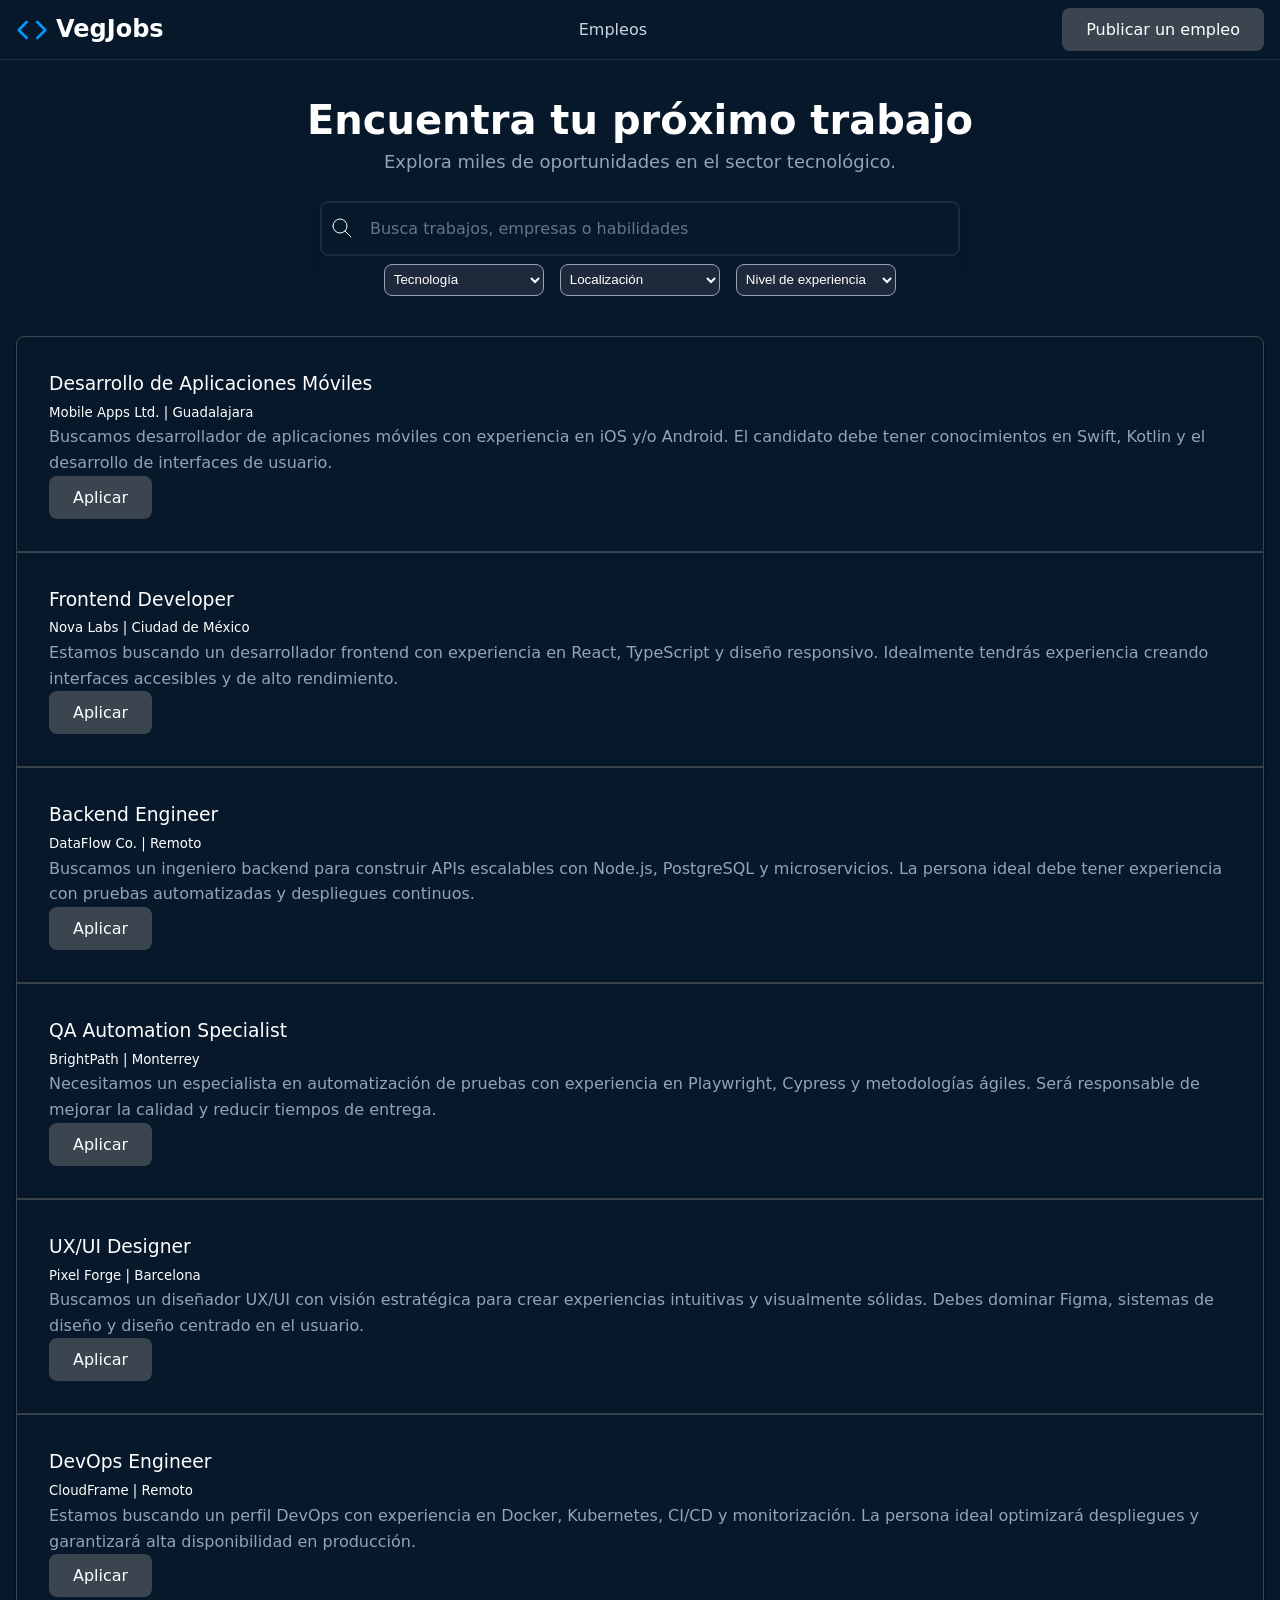
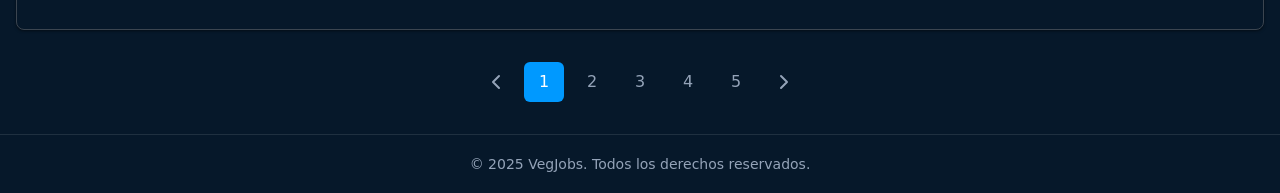
==== 00-html-css/mine/pages/empleos.html @ e4a271f1 "Creado en la carpeta 'mine' que contiene mi versión de la web con index.html, style.css y la carpeta" ====
<!DOCTYPE html>
<html lang="es">
<meta>
    <title>VegJobs - Inicio</title>

    <meta charset="UTF-8">
    <meta name="viewport" content="width=device-width, initial-scale=1.0">
    <meta name="description" content="Encuentra las mejores ofertas de trabajo para desarrolladores en DevJobs.">
    
    <link rel="stylesheet" href="../style.css">
</head>
<body>
    <header>
        <a class="logo" href="../index.html">
            <h1>
                    <svg fill="none" stroke="currentColor" stroke-linecap="round" stroke-linejoin="round" stroke-width="2"
                    viewBox="0 0 24 24" xmlns="http://www.w3.org/2000/svg">
                    <polyline points="16 18 22 12 16 6"></polyline>
                    <polyline points="8 6 2 12 8 18"></polyline>
                    </svg>
                    VegJobs
            </h1>
        </a>
        <nav>
            <a href="/00-html-css/mine/pages/empleos.html">Empleos</a>
        </nav>

        <div>
            <button>Publicar un empleo</button>
        </div>
    </header>

    <main>
        <section class="jobs-search">
            <h1>Encuentra tu próximo trabajo</h1>
            <p>Explora miles de oportunidades en el sector tecnológico.</p>

            <form role="search">
                <div class="search-bar">
                    <svg xmlns="http://www.w3.org/2000/svg" width="24" height="24" viewBox="0 0 24 24" fill="none"
                    stroke="currentColor" stroke-width="1" stroke-linecap="round" stroke-linejoin="round"
                    class="icon icon-tabler icons-tabler-outline icon-tabler-search">
                    <path stroke="none" d="M0 0h24v24H0z" fill="none" />
                    <path d="M10 10m-7 0a7 7 0 1 0 14 0a7 7 0 1 0 -14 0" />
                    <path d="M21 21l-6 -6" />
                    </svg>
                    <input requiered type="text" placeholder="Busca trabajos, empresas o habilidades">
                </div>

                <div class="search-filters">
                    <select name="technology" id="technology">
                        <option value="">Tecnología</option>
                        <option value="javascript">JavaScript</option>
                        <option value="python">Python</option>
                        <option value="react">React</option>
                        <option value="nodejs">Node.js</option>
                    </select>

                    <select name="location" id="location">
                        <option value="">Localización</option>
                        <option value="remoto">Remoto</option>
                        <option value="cdmx">Ciudad de México</option>
                        <option value="guadalajara">Guadalajara</option>
                        <option value="montrey">Monterrey</option>
                        <option value="barcelona">Barcelona</option>
                    </select>

                    <select name="experience-level" id="experience-level">
                        <option value="">Nivel de experiencia</option>
                        <option value="junior">Junior</option>
                        <option value="mid">Mid-Level</option>
                        <option value="senior">Senior</option>
                        <option value="lead">Lead</option>
                    </select>
                </div>

            </form>
        </section>

        <section class="jobs-cards">
            <article>
                <div>
                    <h3>Desarrollo de Aplicaciones Móviles</h3>
                    <small>Mobile Apps Ltd. | Guadalajara</small>
                    <p>Buscamos desarrollador de aplicaciones móviles con experiencia en iOS y/o Android. El candidato debe tener conocimientos en Swift, Kotlin y el desarrollo de interfaces de usuario.</p>
                </div>
                <button>Aplicar</button>
            </article>

            <article>
                <div>
                    <h3>Frontend Developer</h3>
                    <small>Nova Labs | Ciudad de México</small>
                    <p>Estamos buscando un desarrollador frontend con experiencia en React, TypeScript y diseño responsivo. Idealmente tendrás experiencia creando interfaces accesibles y de alto rendimiento.</p>
                </div>
                <button>Aplicar</button>
            </article>

            <article>
                <div>
                    <h3>Backend Engineer</h3>
                    <small>DataFlow Co. | Remoto</small>
                    <p>Buscamos un ingeniero backend para construir APIs escalables con Node.js, PostgreSQL y microservicios. La persona ideal debe tener experiencia con pruebas automatizadas y despliegues continuos.</p>
                </div>
                <button>Aplicar</button>
            </article>

            <article>
                <div>
                    <h3>QA Automation Specialist</h3>
                    <small>BrightPath | Monterrey</small>
                    <p>Necesitamos un especialista en automatización de pruebas con experiencia en Playwright, Cypress y metodologías ágiles. Será responsable de mejorar la calidad y reducir tiempos de entrega.</p>
                </div>
                <button>Aplicar</button>
            </article>

            <article>
                <div>
                    <h3>UX/UI Designer</h3>
                    <small>Pixel Forge | Barcelona</small>
                    <p>Buscamos un diseñador UX/UI con visión estratégica para crear experiencias intuitivas y visualmente sólidas. Debes dominar Figma, sistemas de diseño y diseño centrado en el usuario.</p>
                </div>
                <button>Aplicar</button>
            </article>

            <article>
                <div>
                    <h3>DevOps Engineer</h3>
                    <small>CloudFrame | Remoto</small>
                    <p>Estamos buscando un perfil DevOps con experiencia en Docker, Kubernetes, CI/CD y monitorización. La persona ideal optimizará despliegues y garantizará alta disponibilidad en producción.</p>
                </div>
                <button>Aplicar</button>
            </article>

            <nav class="pagination">
                <a href="#">
                    <svg xmlns="http://www.w3.org/2000/svg" width="24" height="24" viewBox="0 0 24 24" fill="none" stroke="currentColor" stroke-width="2" stroke-linecap="round" stroke-linejoin="round" class="icon icon-tabler icons-tabler-outline icon-tabler-chevron-left">
                    <path stroke="none" d="M0 0h24v24H0z" fill="none" />
                    <path d="M15 6l-6 6l6 6" />
                    </svg>
                </a>
                <a class="is-active" href="#">1</a>
                <a href="#">2</a>
                <a href="#">3</a>
                <a href="#">4</a>
                <a href="#">5</a>
                <a href="#">
                    <svg xmlns="http://www.w3.org/2000/svg" width="24" height="24" viewBox="0 0 24 24" fill="none" stroke="currentColor" stroke-width="2" stroke-linecap="round" stroke-linejoin="round" class="icon icon-tabler icons-tabler-outline icon-tabler-chevron-right">
                    <path stroke="none" d="M0 0h24v24H0z" fill="none" />
                    <path d="M9 6l6 6l-6 6" />
                    </svg>
                </a>
            </nav>
        </section>
    </main>

    <footer>
        <small>&copy; 2025 VegJobs. Todos los derechos reservados.</small>
    </footer>
</body>
</html>
---- 00-html-css/mine/style.css ----
* {
  margin: 0;
  padding: 0;
  box-sizing: border-box;
}






:root {
  --primary: #3b4550;
  --primary-dark: #0a3d66;
  --primary-hover: #0d5ba8;
  --primary-light: #09f;
  --background: #06182a;
  --text-primary: #ffffff;
  --text-secondary: #cbd5e1;
  --text-muted: #94a3b8;
  --border: rgba(255, 255, 255, 0.1);
  --card-bg: #1e293b;
  --shadow: rgba(0, 0, 0, 0.3);
  --input-bg: #1e293b;
  --hsla-example: hsla(210, 100%, 56%, 1);
}










@font-face {
  font-family: 'Inter Variable';
  font-style: normal;
  font-display: swap;
  font-weight: 100 900;
  src: url(https://cdn.jsdelivr.net/fontsource/fonts/inter:vf@latest/latin-wght-normal.woff2) format('woff2-variations');
  unicode-range: U+0000-00FF,U+0131,U+0152-0153,U+02BB-02BC,U+02C6,U+02DA,U+02DC,U+0304,U+0308,U+0329,U+2000-206F,U+20AC,U+2122,U+2191,U+2193,U+2212,U+2215,U+FEFF,U+FFFD;
}










body {
  font-family: system-ui;
  background-color: var(--background);
  color: var(--text-primary);
  min-height: 100vh;
  display: flex;
  flex-direction: column;
  line-height: 1.6;
}













/* Títulos principales */
h1 {
  font-size: 1.5rem;
  line-height: 1.2;
  text-wrap: balance;
  display: flex;
  align-items: center;
  gap: 0.5rem;

  svg {
    width: 2rem;
    height: 2rem;
    color: var(--primary-light);
  }
}

h1 + p {
  text-wrap: balance;
  margin-bottom: 2rem
}

/* Header */
header {
  border-bottom: 1px solid var(--border);
  background: var(--background);
  padding: .5rem 1rem;
  display: flex;
  align-items: center;
  justify-content: space-between;
  gap: 2rem;

  h2 {
    font-size: 1.25rem;
    font-weight: 700;
    color: var(--text-primary);
  }
}

/* Navegación del header a otras páginas */
nav {
  align-items: center;
  gap: 1rem;
  display: flex;

  a {
    text-decoration: none;
    color: var(--text-secondary);
    transition: color 0.2s;
    font-weight: 500;

    &:hover, &:focus {
      color: var(--primary);
      outline: none;
    }
  }
}

/* Botones del Header */
header div a {
  padding: 0.5rem 1rem;
  border-radius: 0.5rem;
  background-color: #334155;
  color: var(--text-primary);
  display: inline-block;
  font-size: 0.875rem;
  font-weight: 700;
  text-decoration: none;
  /* TODO */
}

/* Hero */
main > section:nth-child(1) {
  height: 500px;
  text-align: center;
  display: flex;
  flex-direction: column;
  justify-content: center;
  align-items: center;

  h1 {
    padding-top: 36px;
  }

  & > img {
    position: absolute;
    width: 100%;
    height: 100%;
    object-fit: cover;
    z-index: -1;
    left: 0;
    right: 0;
    mask-image: linear-gradient(to bottom, rgba(16, 25, 34, 1) 5%, rgba(16, 25, 34, 0) 80%);
  }
}

/* Formulario de Búsqueda */
form {
  max-width: 42rem;
  width: 100%;
  margin: 0 auto;
  padding-inline: 1rem;
}

form > div {
  display: flex;
  align-items: center;
  background-color: var(--input-bg);
  border-radius: 0.5rem;
  box-shadow: 0 10px 15px -3px var(--shadow);
  padding: 0.5rem;
  gap: 0.5rem;
}

form span {
  padding-left: 0.75rem;
  color: var(--text-muted);
  display: flex;
  align-items: center;
  flex-shrink: 0;
}

form input[type="text"] {
  flex: 1;
  background: transparent;
  border: none;
  outline: none;
  color: var(--text-primary);
  padding: 0.75rem 0.5rem;
  font-size: 1rem;
  font-family: inherit;
}

form input[type="text"]::placeholder {
  color: #64748b;
}

button {
  padding: 0.75rem 1.5rem;
  border-radius: 0.5rem;
  background-color: var(--primary);
  color: white;
  font-weight: 400;
  border: none;
  cursor: pointer;
  transition: all 0.2s;
  font-family: inherit;
  font-size: 1rem;
  white-space: nowrap;

  &:hover, /* pseudo-clase que significa que el ratón está encima */
  &:focus { /* pseudo-clase que significa que el elemento tiene el foco */
    background-color: var(--primary-hover);
    outline: 2px solid white;
    outline-offset: 2px;
  }

  &:active { 
    transform: scale(0.90)
  }

  &:disabled {
    opacity: .5;
    pointer-events: none;
  }
}

/* Features Section */
main > section:nth-child(2) {
  padding-inline: 1rem;
  background-color: var(--background);
  padding-top: 2rem;

  & > header {
    gap: 2px;
    flex-direction: column;

    h2 {
      margin-bottom: 0;
    }

    p {
      opacity: .75;
    }
  }

  & > div {
    max-width: 1280px;
    margin: 0 auto;
  }
}

main > section:nth-child(2) h2 {
  font-size: 1.875rem;
  font-weight: 700;
  color: var(--text-primary);
  margin-bottom: 1rem;
}

main > section:nth-child(2) > div > div:first-child > p {
  font-size: 1.125rem;
  color: var(--text-muted);
  max-width: 42rem;
  margin: 0 auto;
}

/* Grid de Features */
main > section:nth-child(2) footer {
  display: grid;
  grid-template-columns: repeat(auto-fit, minmax(280px, 1fr));
  gap: 16px
}

/* Feature Cards */
/* article {
  background-color: var(--card-bg);
  padding: 2rem;
  margin-bottom: 16px;
  border-radius: 0.5rem;                   
  box-shadow: 0px 1px 3px 0 var(--shadow); 

  svg {
    color: var(--primary-light);          
    background: rgba(0, 153, 255, 0.3);  
    border-radius: 9999px;               
    width: 64px;                         
    height: 64px;                        
    padding: 16px;                       
  }

  h3 {
    font-weight: 500;
  }

  p {
    color: var(--text-muted);
  }
} */

/* Footer */
footer {
  background-color: var(--background);
  border-top: 1px solid var(--border);
  text-align: center;
  padding: 16px;

  small {
    color: var(--text-muted);
    font-size: 0.875rem;
  }
}

article {
  background-color: var(--card-bg);
  padding: 2rem;
  margin-bottom: 16px;
  border-radius: 0.5rem;
  box-shadow: 0px 1px 3px 0px rgba(0, 0, 0, 0.5);

  svg {
    color: var(--primary-light);
    background: rgba(0, 153, 255, .3);
    width: 64px;
    height: 64px;
    border-radius: 100%;
    padding: 16px;
  }

  p {
    color: var(--text-muted);
  }

  h3 {
    font-weight: 500;
  }
}

.logo {
    text-decoration: none;
    color: var(--text-primary);
}

.jobs-search {
    margin: 0px;
    padding: 0px;
    height: auto !important;

    h1 {
        font-size: 2.5rem;
        margin-bottom: .25rem;
    }

    p {
        font-size: 1.125rem;
        color: var(--text-muted);
        margin-bottom: 1.5rem;
    }

    .search-bar {
        background: var(--background);
        border: 2px solid var(--input-bg);
        padding: .25rem .5rem;
        transition: 0.5s;
    }

    .search-filters {
        display: flex;
        flex-wrap: wrap;
        justify-content: center;
        gap: 1rem;
        background: var(--background);
        box-shadow: none;

        select {
            width: 10rem;
            background-color: var(--card-bg);
            color: #fff;
            border: 1px solid var(--text-muted);
            padding: 0.3rem;
            border-radius: .5rem;
            height: 2rem;
        }
    }
}

nav.pagination {
        display: flex;
        justify-content: center;
        gap: 0.5rem;
        margin: 2rem;
        
        a {
            display: flex;
            align-items: center;
            justify-content: center;
            width: 2.5rem;
            height: 2.5rem;
            text-decoration: none;
            color: var(--text-muted);
            border-radius: 0.375rem;
            transition: all .3s;

            &:hover {
                background-color: #fff;
            }

            &.is-active {
                background-color: var(--primary-light);
                color: white;
                pointer-events: none;
            }
        }
    }

.jobs-cards {
    display: flex;
    flex-direction: column;
    
    article {
        background-color: var(--background);
        border: 1px solid var(--primary);
        border-radius: 0px;
        margin-bottom: 0px;
    }

    article:first-of-type {
        border-top-left-radius: 0.5rem;
        border-top-right-radius: 0.5rem;
    }

    article:last-of-type {
        border-bottom-left-radius: 0.5rem;
        border-bottom-right-radius: 0.5rem;
    }
    
}
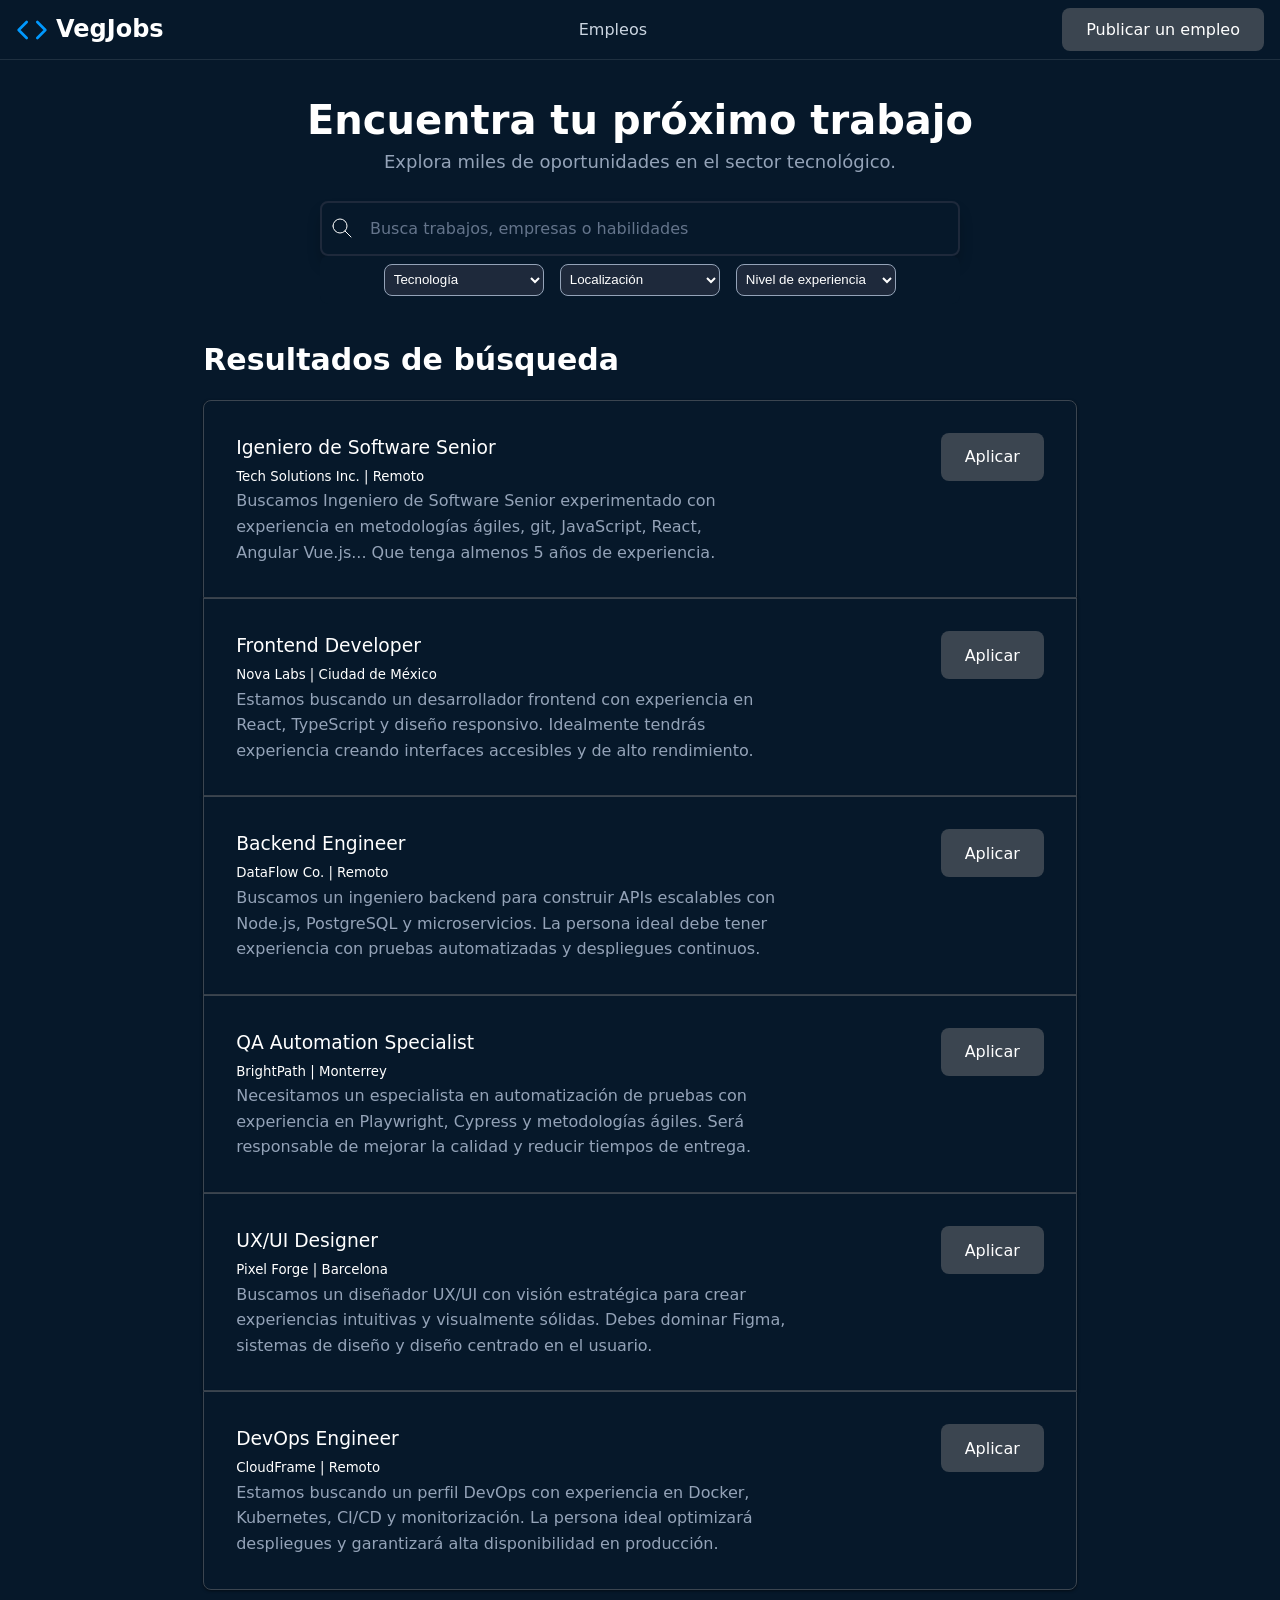
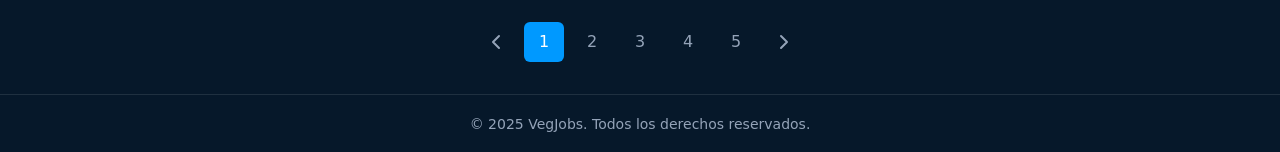
==== commit b2eb1fdf: "Creada la página en detalle para uno de los empleos, creado el archivo script.js e implementado en l" ====
--- a/00-html-css/mine/pages/empleos.html
+++ b/00-html-css/mine/pages/empleos.html
@@ -1,13 +1,16 @@
 <!DOCTYPE html>
 <html lang="es">
 <meta>
-    <title>VegJobs - Inicio</title>
+    <title>VegJobs - Empleos</title>
 
     <meta charset="UTF-8">
     <meta name="viewport" content="width=device-width, initial-scale=1.0">
     <meta name="description" content="Encuentra las mejores ofertas de trabajo para desarrolladores en DevJobs.">
     
     <link rel="stylesheet" href="../style.css">
+
+    <script type="module" src="../script.js"></script>
+
 </head>
 <body>
     <header>
@@ -48,7 +51,7 @@
                 </div>
 
                 <div class="search-filters">
-                    <select name="technology" id="technology">
+                    <select name="technology" id="filter-technology">
                         <option value="">Tecnología</option>
                         <option value="javascript">JavaScript</option>
                         <option value="python">Python</option>
@@ -78,59 +81,64 @@
         </section>
 
         <section class="jobs-cards">
-            <article>
-                <div>
-                    <h3>Desarrollo de Aplicaciones Móviles</h3>
-                    <small>Mobile Apps Ltd. | Guadalajara</small>
-                    <p>Buscamos desarrollador de aplicaciones móviles con experiencia en iOS y/o Android. El candidato debe tener conocimientos en Swift, Kotlin y el desarrollo de interfaces de usuario.</p>
-                </div>
-                <button>Aplicar</button>
-            </article>
 
-            <article>
-                <div>
-                    <h3>Frontend Developer</h3>
-                    <small>Nova Labs | Ciudad de México</small>
-                    <p>Estamos buscando un desarrollador frontend con experiencia en React, TypeScript y diseño responsivo. Idealmente tendrás experiencia creando interfaces accesibles y de alto rendimiento.</p>
-                </div>
-                <button>Aplicar</button>
-            </article>
+            <div class="jobs-listing">
+                <h2>Resultados de búsqueda</h2>
+                <article>
+                <a href="./offers/ingeniero-software-senior.html">
+                    <div>
+                        <h3>Igeniero de Software Senior</h3>
+                        <small>Tech Solutions Inc. | Remoto</small>
+                        <p>Buscamos Ingeniero de Software Senior experimentado con experiencia en metodologías ágiles, git, JavaScript, React, Angular Vue.js... Que tenga almenos 5 años de experiencia.</p>
+                    </div>
+                </a>
+                    <button class="button-apply-job">Aplicar</button>
+                </article>
+                <article>
+                    <div>
+                        <h3>Frontend Developer</h3>
+                        <small>Nova Labs | Ciudad de México</small>
+                        <p>Estamos buscando un desarrollador frontend con experiencia en React, TypeScript y diseño responsivo. Idealmente tendrás experiencia creando interfaces accesibles y de alto rendimiento.</p>
+                    </div>
+                    <button class="button-apply-job">Aplicar</button>
+                </article>
 
-            <article>
-                <div>
-                    <h3>Backend Engineer</h3>
-                    <small>DataFlow Co. | Remoto</small>
-                    <p>Buscamos un ingeniero backend para construir APIs escalables con Node.js, PostgreSQL y microservicios. La persona ideal debe tener experiencia con pruebas automatizadas y despliegues continuos.</p>
-                </div>
-                <button>Aplicar</button>
-            </article>
+                <article>
+                    <div>
+                        <h3>Backend Engineer</h3>
+                        <small>DataFlow Co. | Remoto</small>
+                        <p>Buscamos un ingeniero backend para construir APIs escalables con Node.js, PostgreSQL y microservicios. La persona ideal debe tener experiencia con pruebas automatizadas y despliegues continuos.</p>
+                    </div>
+                    <button class="button-apply-job">Aplicar</button>
+                </article>
 
-            <article>
-                <div>
-                    <h3>QA Automation Specialist</h3>
-                    <small>BrightPath | Monterrey</small>
-                    <p>Necesitamos un especialista en automatización de pruebas con experiencia en Playwright, Cypress y metodologías ágiles. Será responsable de mejorar la calidad y reducir tiempos de entrega.</p>
-                </div>
-                <button>Aplicar</button>
-            </article>
+                <article>
+                    <div>
+                        <h3>QA Automation Specialist</h3>
+                        <small>BrightPath | Monterrey</small>
+                        <p>Necesitamos un especialista en automatización de pruebas con experiencia en Playwright, Cypress y metodologías ágiles. Será responsable de mejorar la calidad y reducir tiempos de entrega.</p>
+                    </div>
+                    <button class="button-apply-job">Aplicar</button>
+                </article>
 
-            <article>
-                <div>
-                    <h3>UX/UI Designer</h3>
-                    <small>Pixel Forge | Barcelona</small>
-                    <p>Buscamos un diseñador UX/UI con visión estratégica para crear experiencias intuitivas y visualmente sólidas. Debes dominar Figma, sistemas de diseño y diseño centrado en el usuario.</p>
-                </div>
-                <button>Aplicar</button>
-            </article>
+                <article>
+                    <div>
+                        <h3>UX/UI Designer</h3>
+                        <small>Pixel Forge | Barcelona</small>
+                        <p>Buscamos un diseñador UX/UI con visión estratégica para crear experiencias intuitivas y visualmente sólidas. Debes dominar Figma, sistemas de diseño y diseño centrado en el usuario.</p>
+                    </div>
+                    <button class="button-apply-job">Aplicar</button>
+                </article>
 
-            <article>
-                <div>
-                    <h3>DevOps Engineer</h3>
-                    <small>CloudFrame | Remoto</small>
-                    <p>Estamos buscando un perfil DevOps con experiencia en Docker, Kubernetes, CI/CD y monitorización. La persona ideal optimizará despliegues y garantizará alta disponibilidad en producción.</p>
-                </div>
-                <button>Aplicar</button>
-            </article>
+                <article>
+                    <div>
+                        <h3>DevOps Engineer</h3>
+                        <small>CloudFrame | Remoto</small>
+                        <p>Estamos buscando un perfil DevOps con experiencia en Docker, Kubernetes, CI/CD y monitorización. La persona ideal optimizará despliegues y garantizará alta disponibilidad en producción.</p>
+                    </div>
+                    <button class="button-apply-job">Aplicar</button>
+                </article>
+            </div>
 
             <nav class="pagination">
                 <a href="#">
--- a/00-html-css/mine/style.css
+++ b/00-html-css/mine/style.css
@@ -432,12 +432,29 @@
     flex-direction: column;
     
     article {
+        display: flex;
+        flex-direction: row;
+        justify-content: space-between;
         background-color: var(--background);
         border: 1px solid var(--primary);
         border-radius: 0px;
         margin-bottom: 0px;
     }
 
+    a {
+        text-decoration: none;
+        color: #fff;
+    }
+    
+    div {
+        width: 70%;
+    }
+
+    button {
+        height: 3rem;
+        margin-left: 1rem;
+    }
+
     article:first-of-type {
         border-top-left-radius: 0.5rem;
         border-top-right-radius: 0.5rem;
@@ -448,4 +465,83 @@
         border-bottom-right-radius: 0.5rem;
     }
     
+}
+
+.applied {
+    background: #0dea92;
+
+}
+
+.job-details {
+  max-width: 896px;
+  width: 100%;
+  margin: 0 auto;
+  padding: 2rem 1.5rem 4rem 1.5rem;
+  flex: 1;
+
+  .route {
+    a {
+        color: var(--text-muted);
+    }
+  }
+
+  .job-header {
+    display: flex;
+    justify-content: space-between;
+    align-items: flex-start;
+  }
+
+  .job-title {
+    display: flex;
+    flex-direction: column;
+    align-items: flex-start;
+    border: 0px;
+}
+
+  .company-info {
+    color: var(--text-muted);
+  }
+
+  .job-body {
+    display: flex;
+    flex-direction: column;
+
+    article {
+      background-color: transparent;
+      box-shadow: none;
+      padding: 0;
+      margin-bottom: 1.5rem;
+    }
+
+    .check-line {
+        display: flex;
+        gap: 1rem;
+        align-items: center;
+
+        .check-icon {
+            width: 1.25rem;
+            height: 1.25rem;
+            padding: 0;
+            color: #3b82f6;
+        }
+    }
+    
+    article {
+        background-color: var(--background);
+        box-shadow: none;
+    }
+
+    footer.btn-footer {
+        display: flex;
+        justify-content: flex-end;
+    }
+
+    .btn-primary {
+        width: 10rem;
+    }
+  }
+}
+
+.job-hidden {
+  display: none !important;
 }
